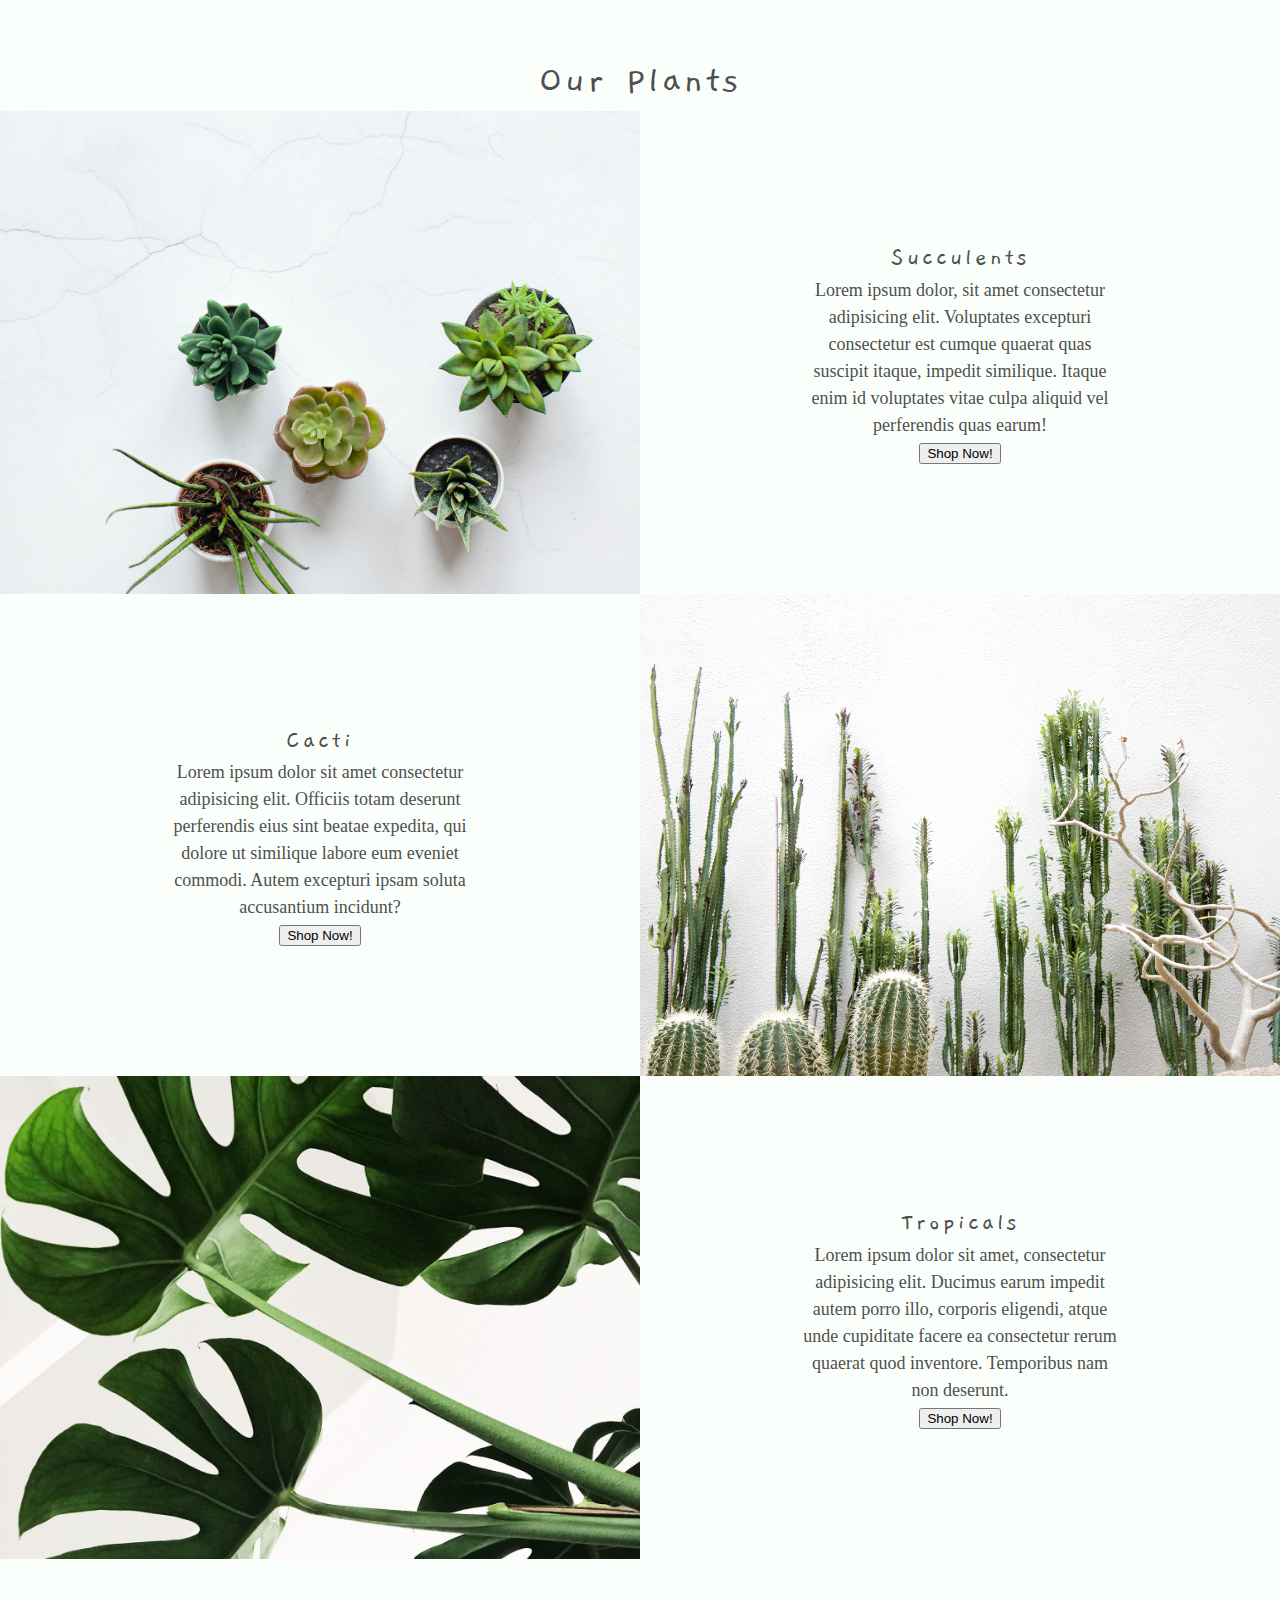
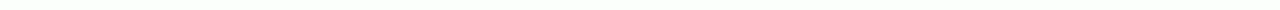
==== index.html @ 6ee15ba0 "initial commit" ====
<!DOCTYPE html>
<html lang="en">

<head>
    <meta charset="UTF-8">
    <!-- add viewport tag -->
    <meta name="viewport" content="width=device-width, initial-scale=1.0">

    <link rel="preconnect" href="https://fonts.googleapis.com">
    <link rel="preconnect" href="https://fonts.gstatic.com" crossorigin>
    <link href="https://fonts.googleapis.com/css2?family=Gaegu:wght@300;400;700&display=swap" rel="stylesheet">

    <!--Link your stylesheet here-->
    <link rel="stylesheet" href="index.css">
    <title>Document</title>
</head>

<body>
    <section id="shop">
        <h2>Our Plants</h2>
        <div class="container">
            <div class="bg succulents">
                <!--background image-->
            </div>
            <div class="text">
                <div>
                    <h3>Succulents</h3>
                    <p>Lorem ipsum dolor, sit amet consectetur adipisicing elit. Voluptates excepturi consectetur est
                        cumque quaerat quas suscipit itaque, impedit similique. Itaque enim id voluptates vitae culpa
                        aliquid vel perferendis quas earum!</p>
                    <button>Shop Now!</button>
                </div>
            </div>
        </div>
        <div class="container mobile">
            <div class="text">
                <div>
                    <h3>Cacti</h3>
                    <p>Lorem ipsum dolor sit amet consectetur adipisicing elit. Officiis totam deserunt perferendis eius
                        sint beatae expedita, qui dolore ut similique labore eum eveniet commodi. Autem excepturi ipsam
                        soluta accusantium incidunt?</p>
                    <button>Shop Now!</button>
                </div>
            </div>
            <div class="bg cacti">
                <!--background image goes here-->
            </div>
        </div>
        <div class="container">
            <div class="bg tropical">
                <!--empty div with background image-->
            </div>
            <div class="text">
                <div>
                    <h3>Tropicals</h3>
                    <p>Lorem ipsum dolor sit amet, consectetur adipisicing elit. Ducimus earum impedit autem porro illo,
                        corporis eligendi, atque unde cupiditate facere ea consectetur rerum quaerat quod inventore.
                        Temporibus nam non deserunt.</p>
                    <button>Shop Now!</button>
                </div>
            </div>
        </div>
    </section>
</body>
---- index.css ----
/* http://meyerweb.com/eric/tools/css/reset/ 
   v2.0 | 20110126
   License: none (public domain)
*/
html, body, div, span, applet, object, iframe,
h1, h2, h3, h4, h5, h6, p, blockquote, pre,
a, abbr, acronym, address, big, cite, code,
del, dfn, em, img, ins, kbd, q, s, samp,
small, strike, strong, sub, sup, tt, var,
b, u, i, center,
dl, dt, dd, ol, ul, li,
fieldset, form, label, legend,
table, caption, tbody, tfoot, thead, tr, th, td,
article, aside, canvas, details, embed, 
figure, figcaption, footer, header, hgroup, 
menu, nav, output, ruby, section, summary,
time, mark, audio, video {
	margin: 0;
	padding: 0;
	font-size: 100%;
	font: inherit;
	vertical-align: baseline;
}

/* HTML5 display-role reset for older browsers */
article, aside, details, figcaption, figure, 
footer, header, hgroup, menu, nav, section {
	display: block;
}

body {
	line-height: 1;
}

ol, ul {
	list-style: none;
}

blockquote, q {
	quotes: none;
}

blockquote:before, blockquote:after,
q:before, q:after {
	content: '';
	content: none;
}

table {
	border-collapse: collapse;
	border-spacing: 0;
}

* {
    box-sizing:border-box;
    max-width:100%; /*you can never be bigger than your parent - this is going to stop that dreaded horizontal scroll bar*/
    /* border:1px solid red; */
}

/*general styles*/
html {
    /* https://nekocalc.com/px-to-rem-converter */
    font-size:62.5%; /* 1 rem = 10px */
}

body {
    line-height:1.5;
    font-size:1.8rem;
    /* https://www.rapidtables.com/convert/color/hex-to-rgb.html */
    /* main reason to use rbg code is for transparency */
    color:#4F4f4f;
}

h1, h2, h3 {
    letter-spacing: 3px;
    text-align:center;
    /* https://fonts.google.com/ */
    font-family: 'Gaegu', cursive;
}

h1 {
    font-size:5rem;
    color: #FBFFFB;
}

h2 {
    font-size:4rem;
}

h3 {
    font-size:2.5rem;
}

a {
    text-decoration:none;
    color:#4F4f4f;
}

section {
    padding: 4% 0;
}

#shop {
    background-color: rgb(251, 255, 251);
}

.container {
    display: flex;
    text-align: center;
}

.container div {
    width: 50%;
}

.container .text {
    display: flex;
    justify-content: center;
    align-items: center;
    padding: 10% 0;
}

/* https://www.w3schools.com/cssref/tryit.asp?filename=trycss3_background_hero */
.bg {
    background-size: cover;
    background-repeat: no-repeat;
    background-position: center;
}

.succulents {
    /* use css images when it's decorative, use html imgs when it's important content-wise */
    background-image: url('images/succulants.jpg');
}

.cacti {
    background-image: url('images/cacti.jpg');
}

.tropical {
    background-image: url('images/tropicals.jpg');
}

/* tablet styles */
@media(max-width: 800px) {
    * {
        /* border:1px solid cyan; */
    }

    .container .text div {
        width: 75%;
    }
}

@media(max-width: 300px) {
    * {
        /* border:1px solid purple; */
    }

    .container {
        flex-direction: column;
        flex-wrap: wrap;
        align-content: center;
    }
    
    .container div {
        width: 90%;
    }
    
    .container .text {
        width: 90%;
    }
    
    .bg {
        height: 60vh;
    }

    .mobile {
        flex-direction: column-reverse;
    }
}

/* Pseudoclasses: https://developer.mozilla.org/en-US/docs/Web/CSS/Pseudo-classes */
/* If they really need to see specific flexbox props: https://codepen.io/keirankozlowski/pen/yLPpGJr */
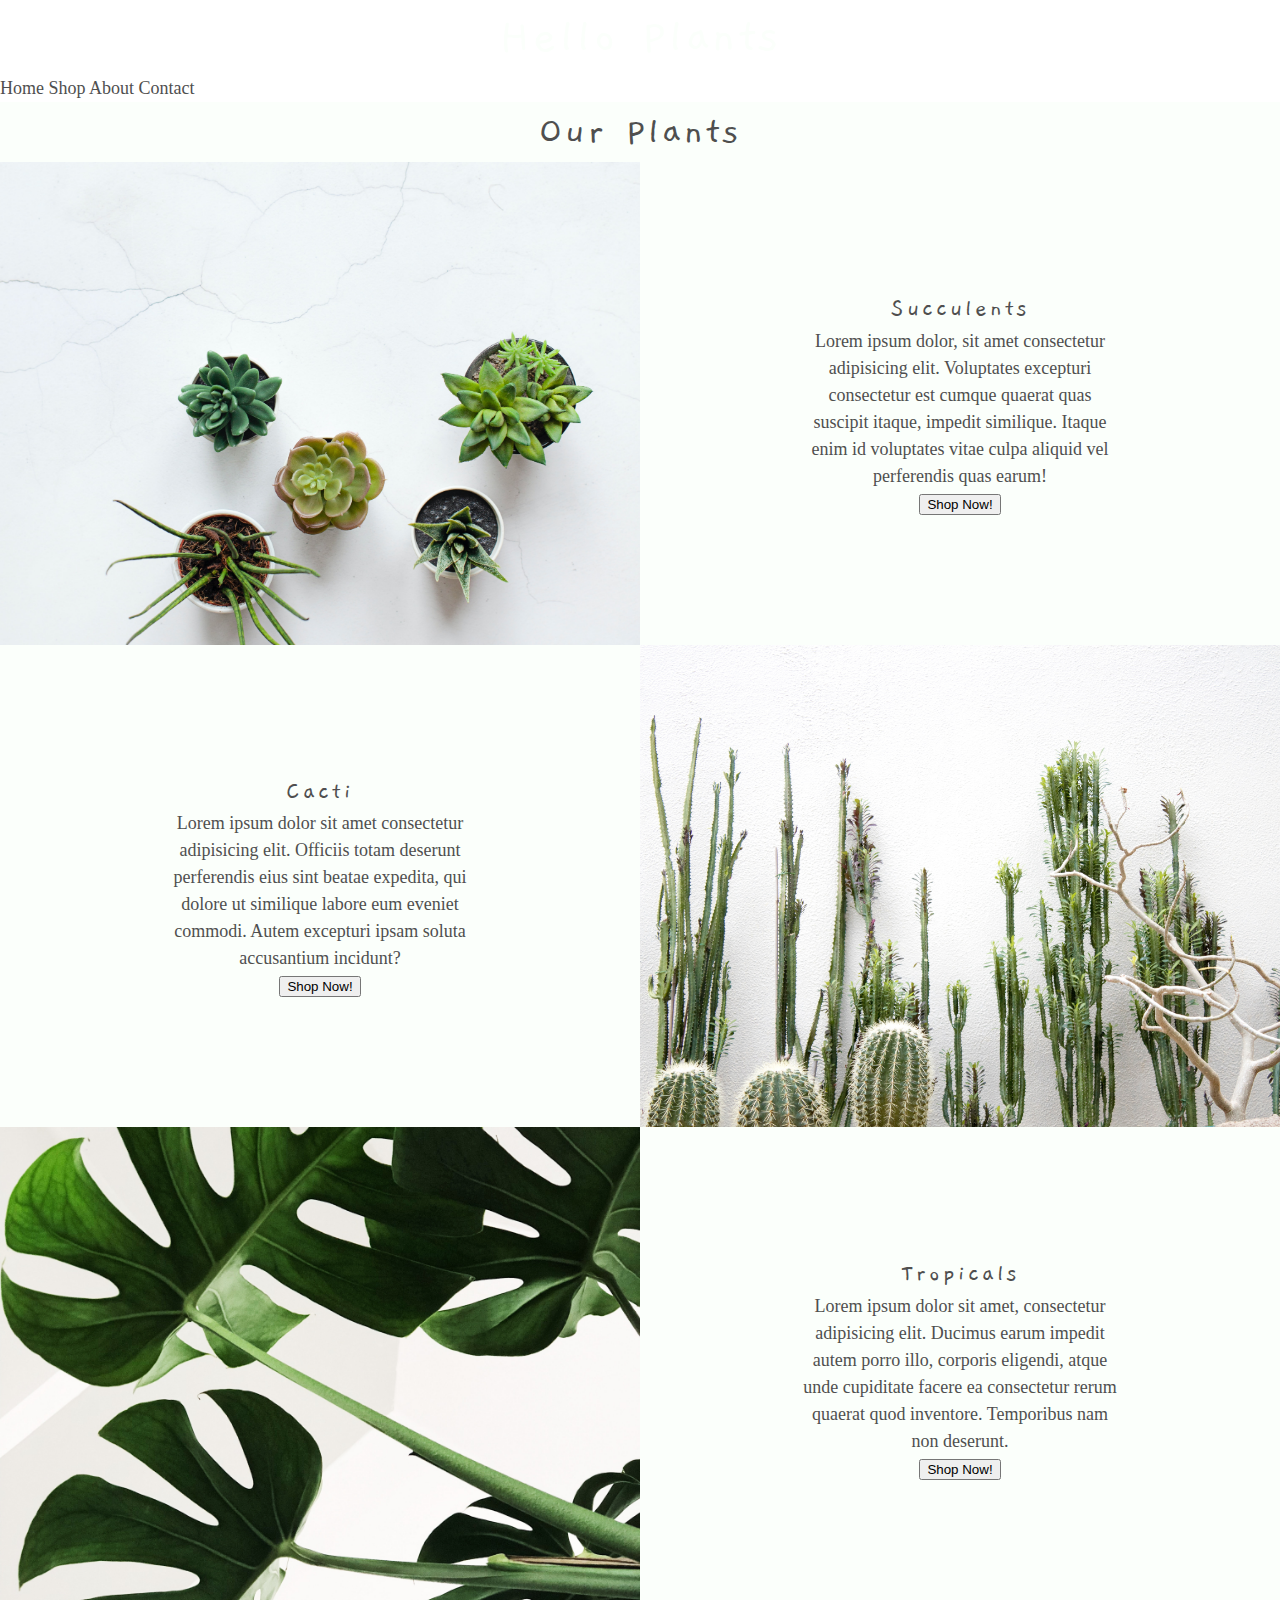
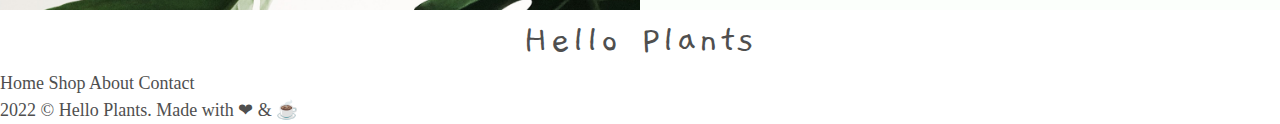
==== commit 0ebd3ec1: "complete practice code" ====
--- a/index.html
+++ b/index.html
@@ -5,60 +5,79 @@
     <meta charset="UTF-8">
     <!-- add viewport tag -->
     <meta name="viewport" content="width=device-width, initial-scale=1.0">
-
+    <!-- add google font -->
     <link rel="preconnect" href="https://fonts.googleapis.com">
     <link rel="preconnect" href="https://fonts.gstatic.com" crossorigin>
-    <link href="https://fonts.googleapis.com/css2?family=Gaegu:wght@300;400;700&display=swap" rel="stylesheet">
-
+    <link href="https://fonts.googleapis.com/css2?family=Gaegu:wght@300;400;700&family=Nunito&family=Roboto&display=swap" rel="stylesheet">
     <!--Link your stylesheet here-->
     <link rel="stylesheet" href="index.css">
-    <title>Document</title>
+    <!-- If you don't remember: 
+        - can use shortcut in vscode type 'link' then use context menu and choose link:css
+        - google it 
+    -->
+    <title>Hello Plants</title>
 </head>
 
 <body>
-    <section id="shop">
+    <header>
+        <h1>Hello Plants</h1>
+        <nav>
+            <a href="#">Home</a>
+            <a href="#">Shop</a>
+            <a href="about.html">About</a>
+            <a href="contact.html">Contact</a>
+        </nav>
+    </header>
+    <main id="shop">
         <h2>Our Plants</h2>
+
         <div class="container">
             <div class="bg succulents">
-                <!--background image-->
             </div>
             <div class="text">
                 <div>
                     <h3>Succulents</h3>
-                    <p>Lorem ipsum dolor, sit amet consectetur adipisicing elit. Voluptates excepturi consectetur est
-                        cumque quaerat quas suscipit itaque, impedit similique. Itaque enim id voluptates vitae culpa
-                        aliquid vel perferendis quas earum!</p>
+                    <p>Lorem ipsum dolor, sit amet consectetur adipisicing elit. Voluptates excepturi consectetur est cumque quaerat quas suscipit itaque, impedit similique. Itaque enim id voluptates vitae culpa aliquid vel perferendis quas earum!</p>
                     <button>Shop Now!</button>
                 </div>
             </div>
         </div>
-        <div class="container mobile">
+
+        <div class="container">
             <div class="text">
                 <div>
                     <h3>Cacti</h3>
-                    <p>Lorem ipsum dolor sit amet consectetur adipisicing elit. Officiis totam deserunt perferendis eius
-                        sint beatae expedita, qui dolore ut similique labore eum eveniet commodi. Autem excepturi ipsam
-                        soluta accusantium incidunt?</p>
+                    <p>Lorem ipsum dolor sit amet consectetur adipisicing elit. Officiis totam deserunt perferendis eius sint beatae expedita, qui dolore ut similique labore eum eveniet commodi. Autem excepturi ipsam soluta accusantium incidunt?</p>
                     <button>Shop Now!</button>
                 </div>
             </div>
             <div class="bg cacti">
-                <!--background image goes here-->
             </div>
         </div>
+
         <div class="container">
             <div class="bg tropical">
-                <!--empty div with background image-->
             </div>
             <div class="text">
                 <div>
                     <h3>Tropicals</h3>
-                    <p>Lorem ipsum dolor sit amet, consectetur adipisicing elit. Ducimus earum impedit autem porro illo,
-                        corporis eligendi, atque unde cupiditate facere ea consectetur rerum quaerat quod inventore.
-                        Temporibus nam non deserunt.</p>
+                    <p>Lorem ipsum dolor sit amet, consectetur adipisicing elit. Ducimus earum impedit autem porro illo, corporis eligendi, atque unde cupiditate facere ea consectetur rerum quaerat quod inventore. Temporibus nam non deserunt.</p>
                     <button>Shop Now!</button>
                 </div>
             </div>
         </div>
-    </section>
-</body>+
+    </main>
+    <footer>
+        <h2>Hello Plants</h2>
+        <nav>
+            <a href="#">Home</a>
+            <a href="#">Shop</a>
+            <a href="#">About</a>
+            <a href="#">Contact</a>
+        </nav>
+        <p>2022 &copy; Hello Plants.  Made with ❤ & ☕</p>
+    </footer>
+</body>
+
+</html>--- a/index.css
+++ b/index.css
@@ -56,6 +56,7 @@
     max-width:100%; /*you can never be bigger than your parent - this is going to stop that dreaded horizontal scroll bar*/
     /* border:1px solid red; */
 }
+
 
 /*general styles*/
 html {
@@ -140,44 +141,43 @@
     background-image: url('images/tropicals.jpg');
 }
 
-/* tablet styles */
 @media(max-width: 800px) {
-    * {
-        /* border:1px solid cyan; */
-    }
+ header nav {
+     display: flex;
+     justify-content: space-around;
+ }
 
-    .container .text div {
-        width: 75%;
-    }
 }
 
+
+
+/* add mobile style for 300px below*/
 @media(max-width: 300px) {
-    * {
-        /* border:1px solid purple; */
-    }
 
-    .container {
-        flex-direction: column;
-        flex-wrap: wrap;
-        align-content: center;
-    }
-    
-    .container div {
-        width: 90%;
-    }
-    
-    .container .text {
-        width: 90%;
-    }
-    
-    .bg {
-        height: 60vh;
-    }
+header nav {
+    flex-direction: column;
+    align-items: center;
 
-    .mobile {
-        flex-direction: column-reverse;
-    }
 }
 
-/* Pseudoclasses: https://developer.mozilla.org/en-US/docs/Web/CSS/Pseudo-classes */
-/* If they really need to see specific flexbox props: https://codepen.io/keirankozlowski/pen/yLPpGJr */
+header nav a {
+    padding: 10px 0;
+    background-color: palegreen;
+    width: 100%;
+    text-align: center;
+}
+
+.container {
+    flex-direction: column;
+}
+
+.container div {
+    width: 100vw;
+    height: 50vh;
+}
+
+.cacti {
+    order: -1;
+}
+
+}
